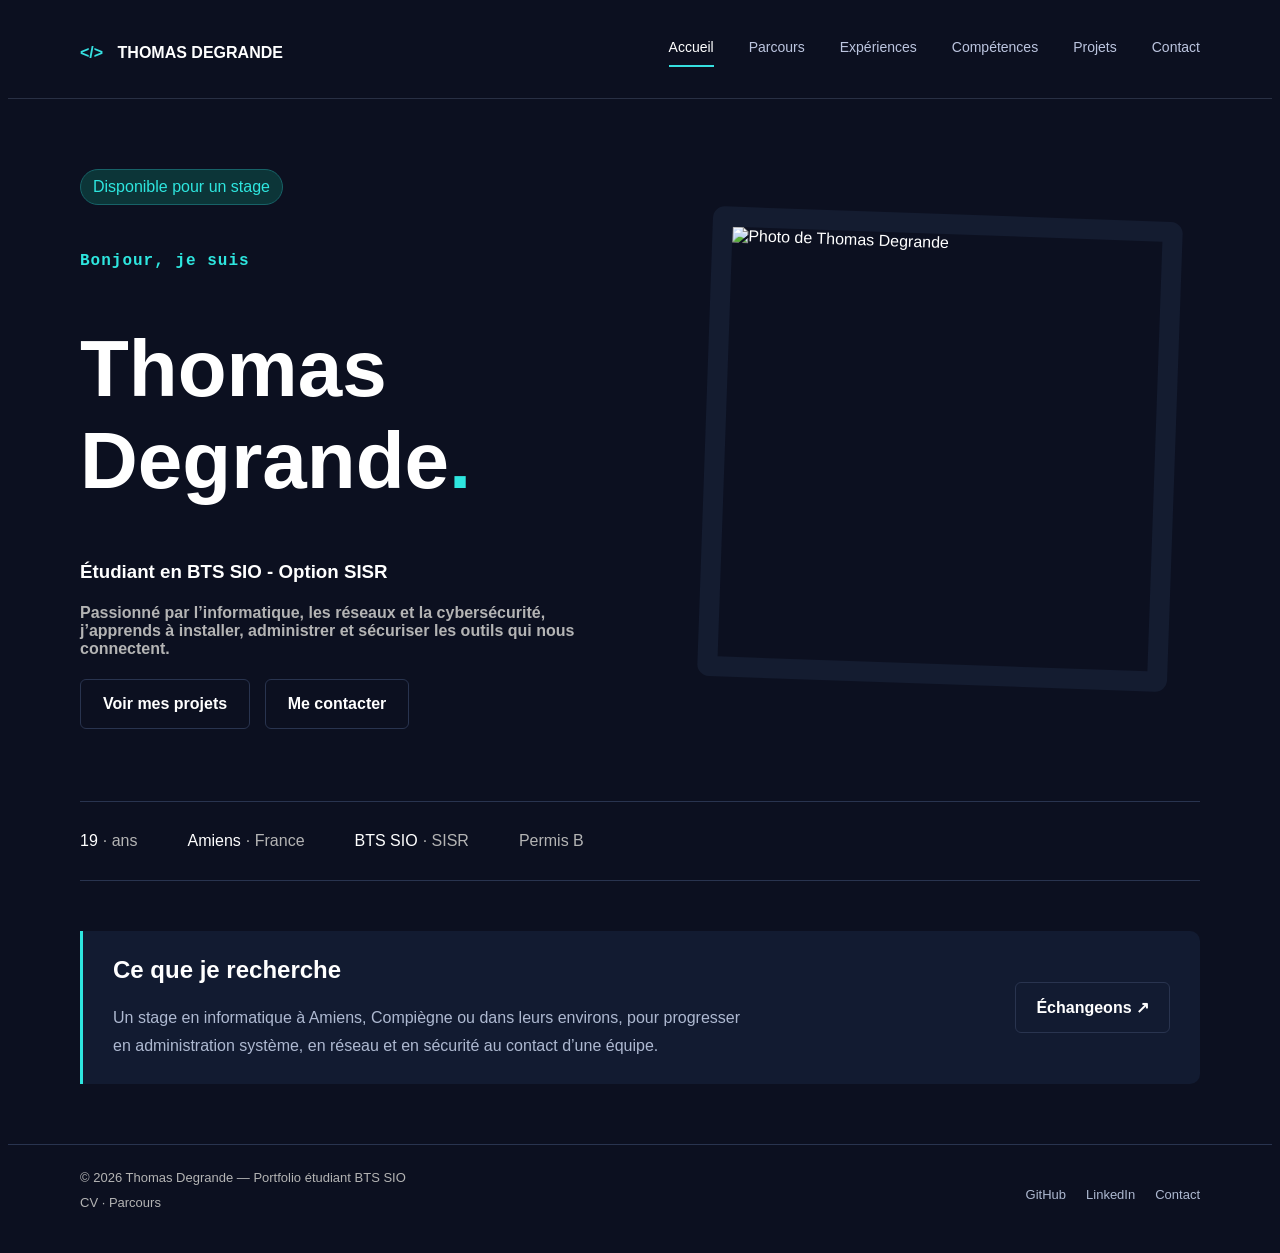
==== index.html @ e6cb3db3 "Add files via upload" ====
<!DOCTYPE html>

<html lang="fr">

<head>

    <meta charset="UTF-8">

    <meta name="viewport" content="width=device-width, initial-scale=1.0">

    <title>Accueil - Thomas Degrande</title>

    <link rel="stylesheet" href="style.css">

</head>


<body>

    <!-- =========================
         BARRE DE NAVIGATION
    ========================== -->

    <header class="navbar">

        <div class="nav-container">

            <!-- Logo / Nom -->
            <a href="CV.html" class="logo">
                <span>&lt;/&gt;</span>
                THOMAS DEGRANDE
            </a>


            <!-- Liens vers les différentes pages -->
            <nav>

                <a href="CV.html" class="active">Accueil</a>

                <a href="Parcours.html">Parcours</a>

                <a href="Expériences.html">Expériences</a>

                <a href="Compétences.html">Compétences</a>

                <a href="Projets.html">Projets</a>

                <a href="Contact.html">Contact</a>

            </nav>

        </div>

    </header>


    <!-- =========================
         CONTENU DE LA PAGE
    ========================== -->

  <main class="container">

    <div class="presentation">

        <div class="presentation-texte">

            <span class="stage">Disponible pour un stage</span>
            <br><br><br>

            <h1 class="titreclair" style="font-size: 100%;">
                Bonjour, je suis
            </h1>

            <h1 style="font-size: 500%;">
                Thomas<br>Degrande<span class="point">.</span>
            </h1>

            <h3>
                Étudiant en BTS SIO - Option SISR
            </h3>

            <h4 class="sombre">
                Passionné par l’informatique, les réseaux et la cybersécurité,
                 <br>j’apprends à installer, administrer et sécuriser les outils qui
                nous connectent.
            </h4>

            <a href="Projets.html" class="bouton">Voir mes projets</a>
            <a href="Contact.html" class="bouton">Me contacter</a>

        </div>
        <div class="presentation-photo">
            <img src="assets/profile.webp" alt="Photo de Thomas Degrande">
        </div>
    </div>
        <br><br><br><br>
        <div class="infos">
            <div class="info">
        
                <span>19</span>
                <span class="sombre">· ans</span>
            </div>

            <div class="info">
        
                <span>Amiens</span>
                <span class="sombre">· France</span>
            </div>

            <div class="info">
        
                <span>BTS SIO</span>
                <span class="sombre">· SISR</span>
            </div>
        
            <div class="info">
        
                <span class="sombre">Permis B</span>
            </div>
        
        </div>

    <div class="recherche">

        <div class="recherche-texte">

            <h2>Ce que je recherche</h2>

            <p>
            Un stage en informatique à Amiens, Compiègne ou dans leurs environs,
            pour progresser <br> en administration système,
            en réseau et en sécurité au contact d’une équipe.
            </p>

        </div>

        <a href="Contact.html" class="bouton-recherche">
        Échangeons ↗
        </a>

    </div>
</main>

<footer class="footer">

    <div class="footer-container">

        <div class="footer-gauche">
            <p class="sombre">© 2026 Thomas Degrande — Portfolio étudiant BTS SIO</p>
            <p class="sombre">CV · Parcours</p>
        </div>

        <div class="footer-droite">
            <a href="#">GitHub</a>
            <a href="www.linkedin.com/in/thomas-degrande-bbb536439">LinkedIn</a>
            <a href="Contact.html">Contact</a>
        </div>

    </div>

</footer>
</body>

</html>
---- style.css ----
body {
    font-family: Arial, sans-serif;
    background-color: #0c1020;
    color: #FFFFFF;
}

/* =========================
   BANDEAU DU HAUT
========================= */

.navbar {
    width: 100%;
    
    border-bottom: 1px solid #293044;
}

/* Contenu du bandeau */
.nav-container {
    max-width: 1120px;
    margin: auto;

    display: flex;
    justify-content: space-between;
    align-items: center;

    height: 90px;
}

/* Logo / nom */
.logo {
    color: white;
    text-decoration: none;
    font-weight: bold;
    font-size: 16px;
}

.logo span {
    color: #36e0e0;
    margin-right: 10px;
}


/* Menu */
nav {
    display: flex;
    align-items: center;
    gap: 35px;
}

nav a {
    color: #bcc5df;
    text-decoration: none;
    font-size: 14px;
    padding-bottom: 10px;
    border-bottom: 2px solid transparent;
}


/* Quand on passe la souris */
nav a:hover {
    color: white;
    border-bottom: 2px solid #36e0e0;
}


/* Page sélectionnée */
nav a.active {
    color: white;
    border-bottom: 2px solid #36e0e0;
    border-bottom: 2px solid #36e0e0;
}

.container {
    max-width: 1120px;
    margin: auto;
    padding-top: 70px;
}

.stage {
    display: inline-block;

    color: #2ee6df;
    background-color: #0c3538;

    border: 1px solid #176267;
    border-radius: 50px;

    padding: 8px 12px;
}

.titreclair {
    font-family: "Courier New", monospace;
    color: #2ee6df;
    font-size: 14px;
    font-weight: bold;
    letter-spacing: 1px;
}
.point {
    color: #2ee6df;
}

.sombre {
    color: #b4b4b4;
}

.bouton {
    display: inline-block;

    color: white;
    text-decoration: none;
    font-weight: bold;

    background-color: transparent;

    border: 1px solid #29344f;
    border-radius: 6px;

    padding: 15px 22px;

    margin-right: 10px;
}

.bouton:hover {
    color: #2ee6df;
    border-color: #2ee6df;
}

.infos {
    display: flex;
    align-items: center;
    gap: 50px;

    border-top: 1px solid #29344f;
    border-bottom: 1px solid #29344f;

    padding: 30px 0;
}
.info {
    display: flex;
    gap: 5px;
}

.presentation {
    display: flex;
    justify-content: space-between;
    align-items: center;
    gap: 80px;
}

.presentation-texte {
    flex: 1;
}

.presentation-photo {
    flex: 1;
    display: flex;
    justify-content: center;
}

.presentation-photo img {
    width: 430px;
    height: 430px;

    object-fit: cover;

    border-radius: 12px;
    border: 20px solid #141c30;

    transform: rotate(2deg);
}
.recherche {
    background-color: #121b31;

    border-left: 3px solid #2ee6df;
    border-radius: 0 10px 10px 0;

    padding: 25px 30px;

    display: flex;
    justify-content: space-between;
    align-items: center;

    margin-top: 50px;
}

.recherche h2 {
    color: white;
    margin-top: 0;
}

.recherche p {
    color: #aeb9d1;
    line-height: 1.7;
    margin-bottom: 0;
}

.bouton-recherche {
    color: white;
    text-decoration: none;
    font-weight: bold;

    border: 1px solid #29344f;
    border-radius: 6px;

    padding: 15px 20px;

    margin-left: 30px;
    white-space: nowrap;
}

.bouton-recherche:hover {
    color: #2ee6df;
    border-color: #2ee6df;
}

.parcours-carte {
    background-color: #121b31;

    border: 1px solid #29344f;
    border-radius: 10px;

    padding: 25px;

    margin-bottom: 20px;
}

.parcours-carte h2 {
    color: white;
}

.date {
    color: #2ee6df;
    font-family: "Courier New", monospace;
}

.parcours-carte .sombre {
    color: #aeb9d1;
    line-height: 1.6;
}

.tags {
    display: flex;
    gap: 8px;
    margin-top: 20px;
}

.tags span {
    color: #b9c7e5;
    background-color: #18243d;

    border: 1px solid #30405e;
    border-radius: 4px;

    padding: 6px 10px;

    font-size: 13px;
}

.timeline {
    border-left: 2px solid #29344f;
    padding-left: 26px;
}

.programme {
    display: flex;
    gap: 20px;

}

.programme-carte {
    flex: 1;

    background-color: #121b31;
    border: 1px solid #29344f;
    border-radius: 10px;

    padding: 25px;
}

.programme-carte li {
    margin-bottom: 12px;
}

.parcours-carte li {
    margin-bottom: 15px;
}

.stage-entete {
    display: flex;
    justify-content: space-between;
    align-items: center;
}
.footer {
    border-top: 1px solid #29344f;
    margin-top: 60px;
    padding: 25px 0;
}

.footer-container {
    max-width: 1120px;
    margin: auto;

    display: flex;
    justify-content: space-between;
    align-items: center;
}

.footer p {
    margin: 0 0 10px 0;
    font-size: 13px;
}

.footer-droite {
    display: flex;
    gap: 20px;
}

.footer-droite a {
    color: #aeb9d1;
    text-decoration: none;
    font-size: 13px;
}

.footer-droite a:hover {
    color: #2ee6df;
}
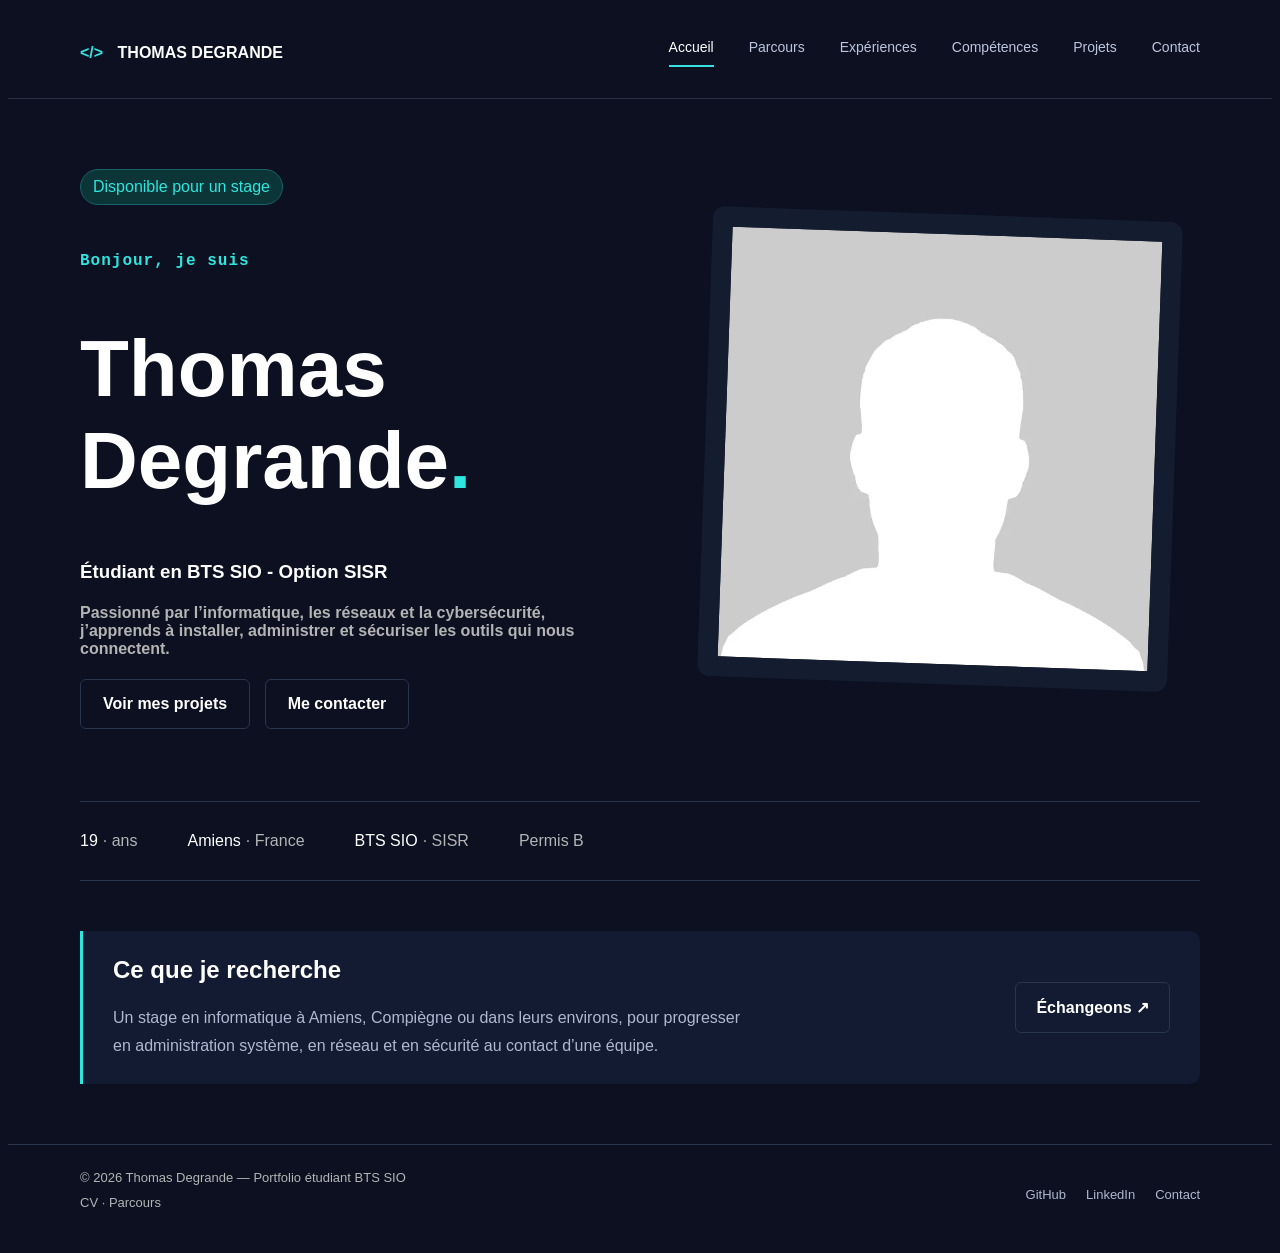
==== commit 24506142: "Ajout du portfolio" ====
--- a/index.html
+++ b/index.html
@@ -26,7 +26,7 @@
         <div class="nav-container">
 
             <!-- Logo / Nom -->
-            <a href="CV.html" class="logo">
+            <a href="index.html" class="logo">
                 <span>&lt;/&gt;</span>
                 THOMAS DEGRANDE
             </a>
@@ -35,7 +35,7 @@
             <!-- Liens vers les différentes pages -->
             <nav>
 
-                <a href="CV.html" class="active">Accueil</a>
+                <a href="index.html" class="active">Accueil</a>
 
                 <a href="Parcours.html">Parcours</a>
 
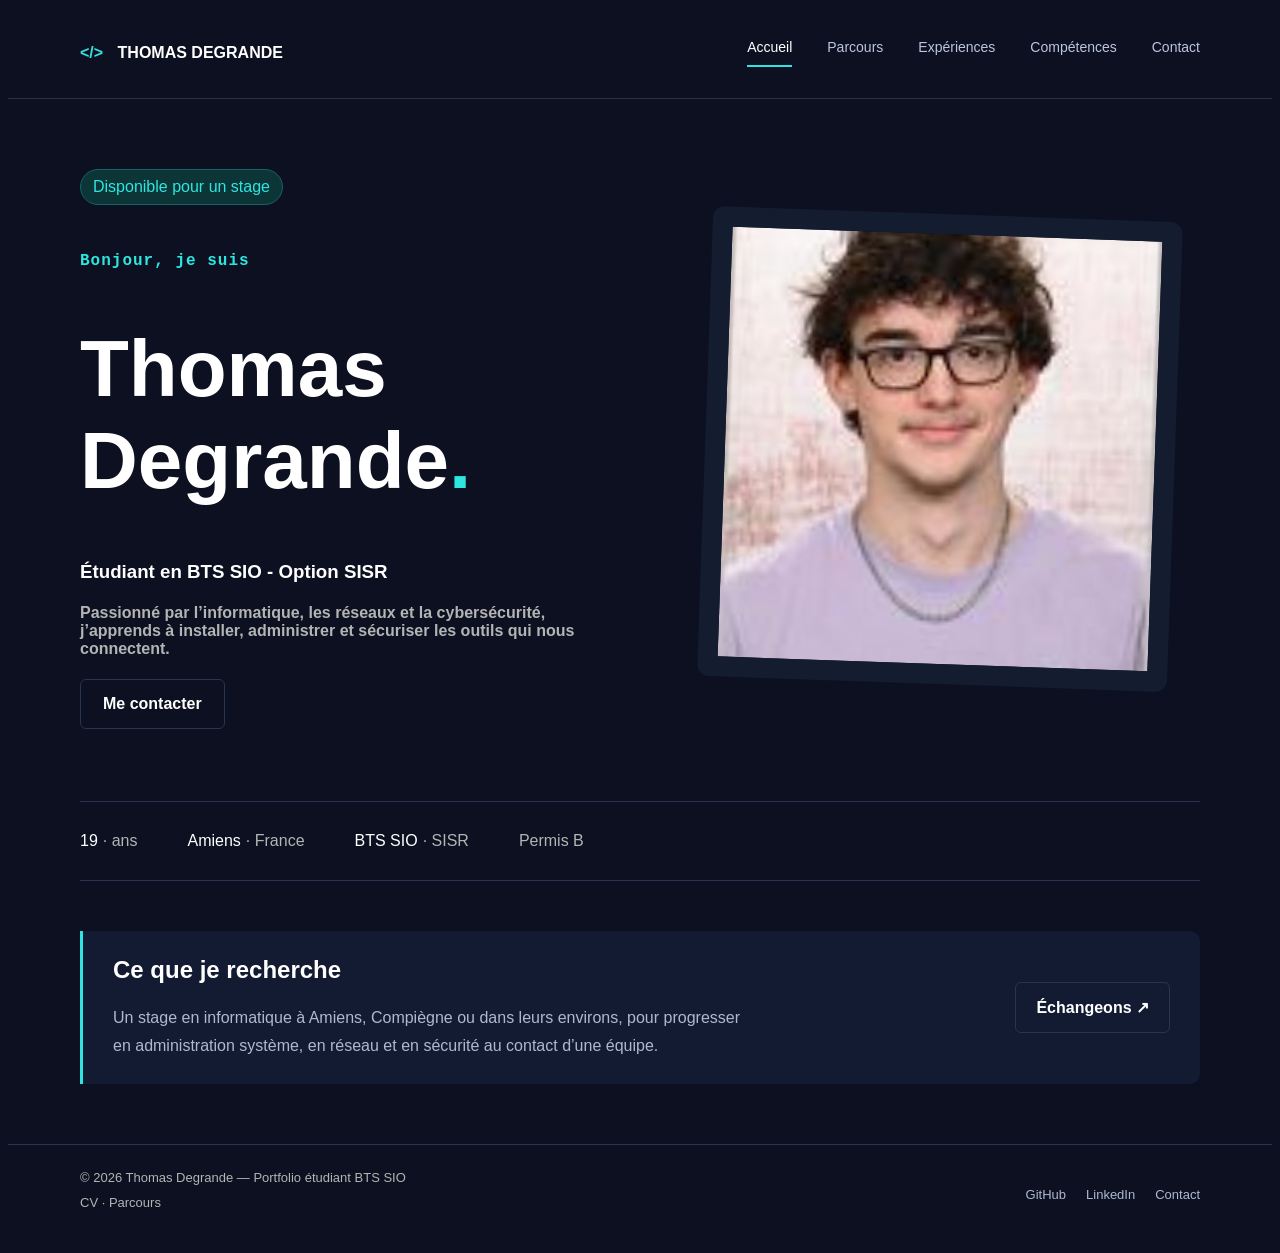
==== commit 326a16f5: "Add files via upload" ====
--- a/index.html
+++ b/index.html
@@ -43,7 +43,6 @@
 
                 <a href="Compétences.html">Compétences</a>
 
-                <a href="Projets.html">Projets</a>
 
                 <a href="Contact.html">Contact</a>
 
@@ -84,13 +83,11 @@
                  <br>j’apprends à installer, administrer et sécuriser les outils qui
                 nous connectent.
             </h4>
-
-            <a href="Projets.html" class="bouton">Voir mes projets</a>
             <a href="Contact.html" class="bouton">Me contacter</a>
 
         </div>
         <div class="presentation-photo">
-            <img src="assets/profile.webp" alt="Photo de Thomas Degrande">
+            <img src="726d61487251.jpg" alt="Photo de Thomas Degrande">
         </div>
     </div>
         <br><br><br><br>
@@ -151,8 +148,10 @@
         </div>
 
         <div class="footer-droite">
-            <a href="#">GitHub</a>
-            <a href="www.linkedin.com/in/thomas-degrande-bbb536439">LinkedIn</a>
+            <a href="https://github.com/TDegrande" target="_blank">GitHub</a>
+
+            <a href="https://www.linkedin.com/in/thomas-degrande-bbb536439" target="_blank">LinkedIn</a>
+
             <a href="Contact.html">Contact</a>
         </div>
 
--- a/style.css
+++ b/style.css
@@ -323,4 +323,99 @@
 
 .footer-droite a:hover {
     color: #2ee6df;
+}
+
+/* =========================
+   PAGE CONTACT
+========================= */
+
+.contact-intro {
+    margin-top: 60px;
+    margin-bottom: 50px;
+}
+
+.contact-intro h1 {
+    font-size: 55px;
+    margin-bottom: 15px;
+}
+
+.contact-intro p {
+    max-width: 650px;
+    line-height: 1.7;
+}
+
+
+/* Liste des contacts */
+
+.contact-liste {
+    display: flex;
+    flex-direction: column;
+    gap: 15px;
+}
+
+
+/* Carte */
+
+.contact-carte {
+    display: flex;
+    justify-content: space-between;
+    align-items: center;
+
+    background-color: #121b31;
+
+    border: 1px solid #29344f;
+    border-radius: 10px;
+
+    
+    padding: 25px 30px;
+
+    color: white;
+    text-decoration: none;
+
+    transition: 0.2s;
+}
+
+
+/* Type : EMAIL / LINKEDIN / GITHUB */
+
+.contact-type {
+    color: #2ee6df;
+
+    font-family: "Courier New", monospace;
+    font-size: 12px;
+
+    letter-spacing: 1px;
+}
+
+
+/* Nom / adresse */
+
+.contact-carte h2 {
+    margin: 8px 0 0 0;
+
+    font-size: 20px;
+}
+
+
+/* Flèche */
+
+.contact-fleche {
+    color: #2ee6df;
+
+    font-size: 25px;
+
+    transition: 0.2s;
+}
+
+
+/* Survol */
+
+.contact-carte:hover {
+    border-color: #2ee6df;
+
+    transform: translateX(5px);
+}
+
+.contact-carte:hover .contact-fleche {
+    transform: translate(4px, -4px);
 }
